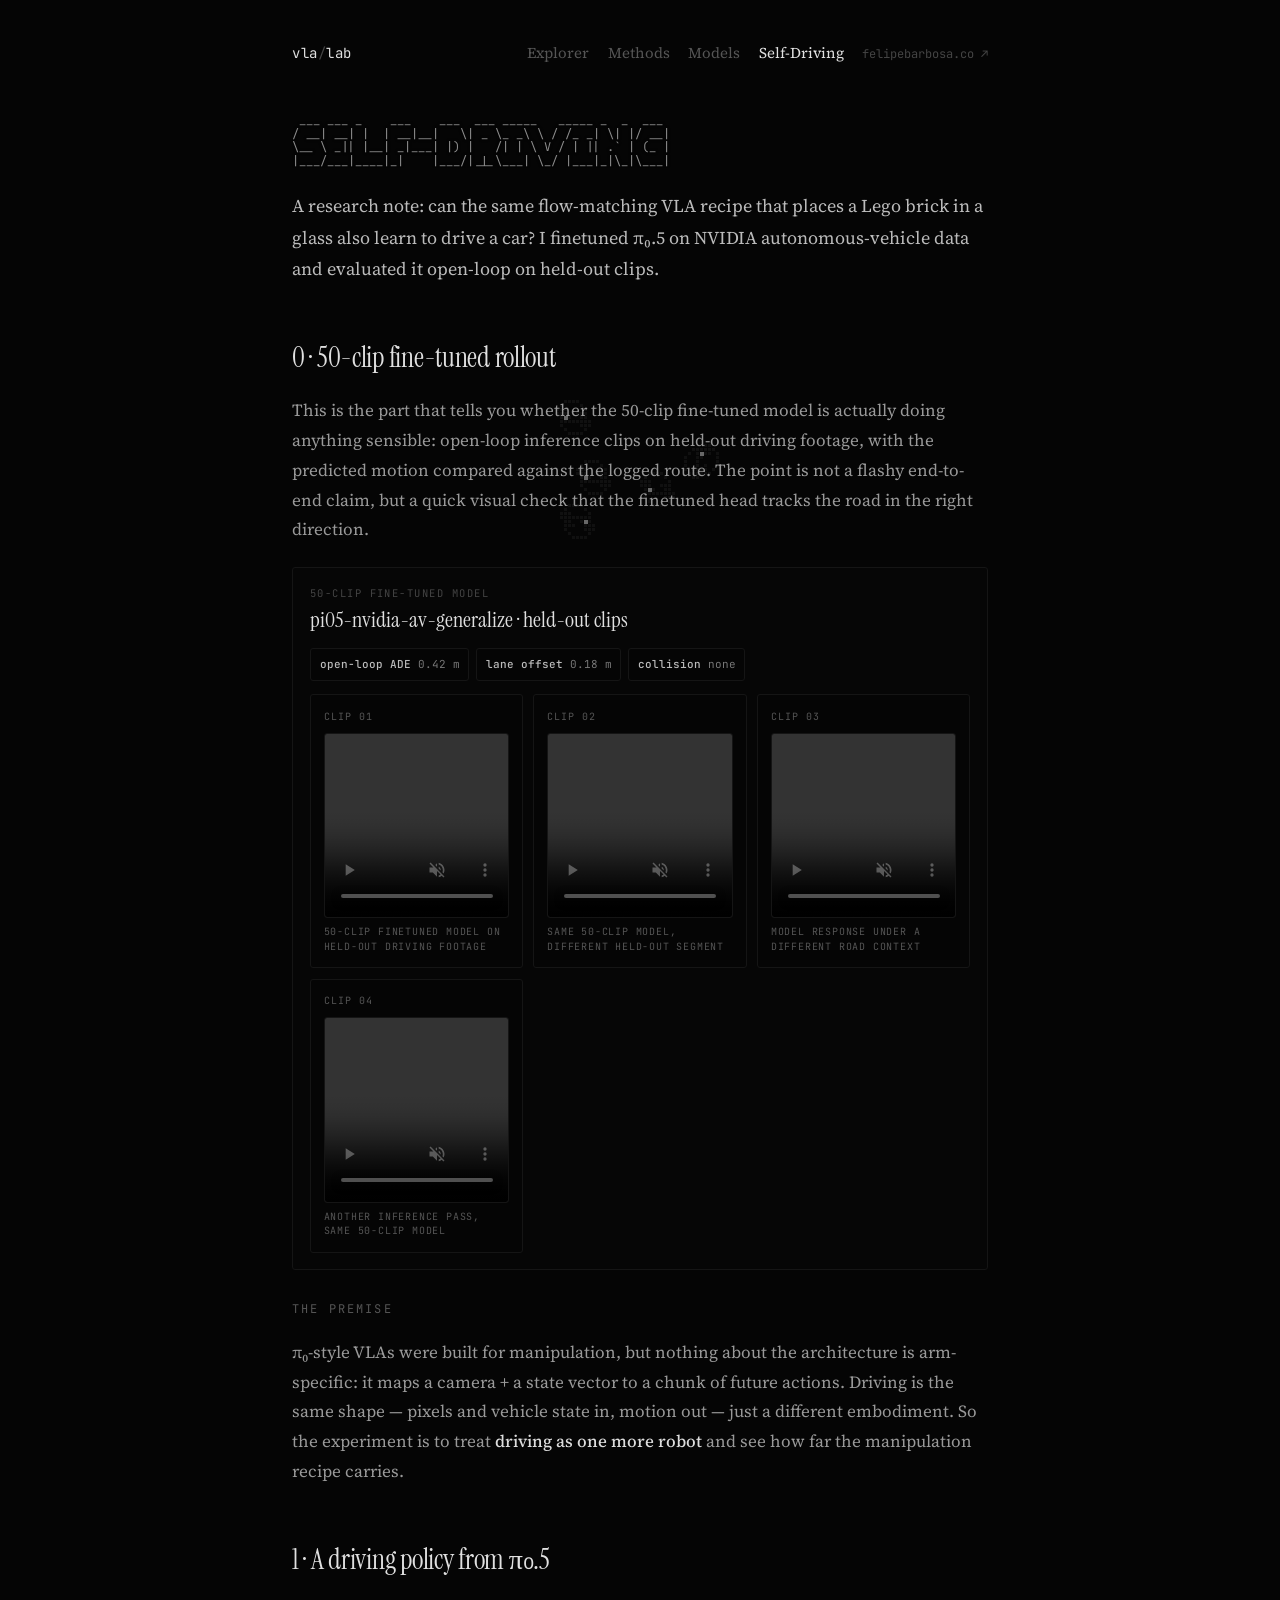
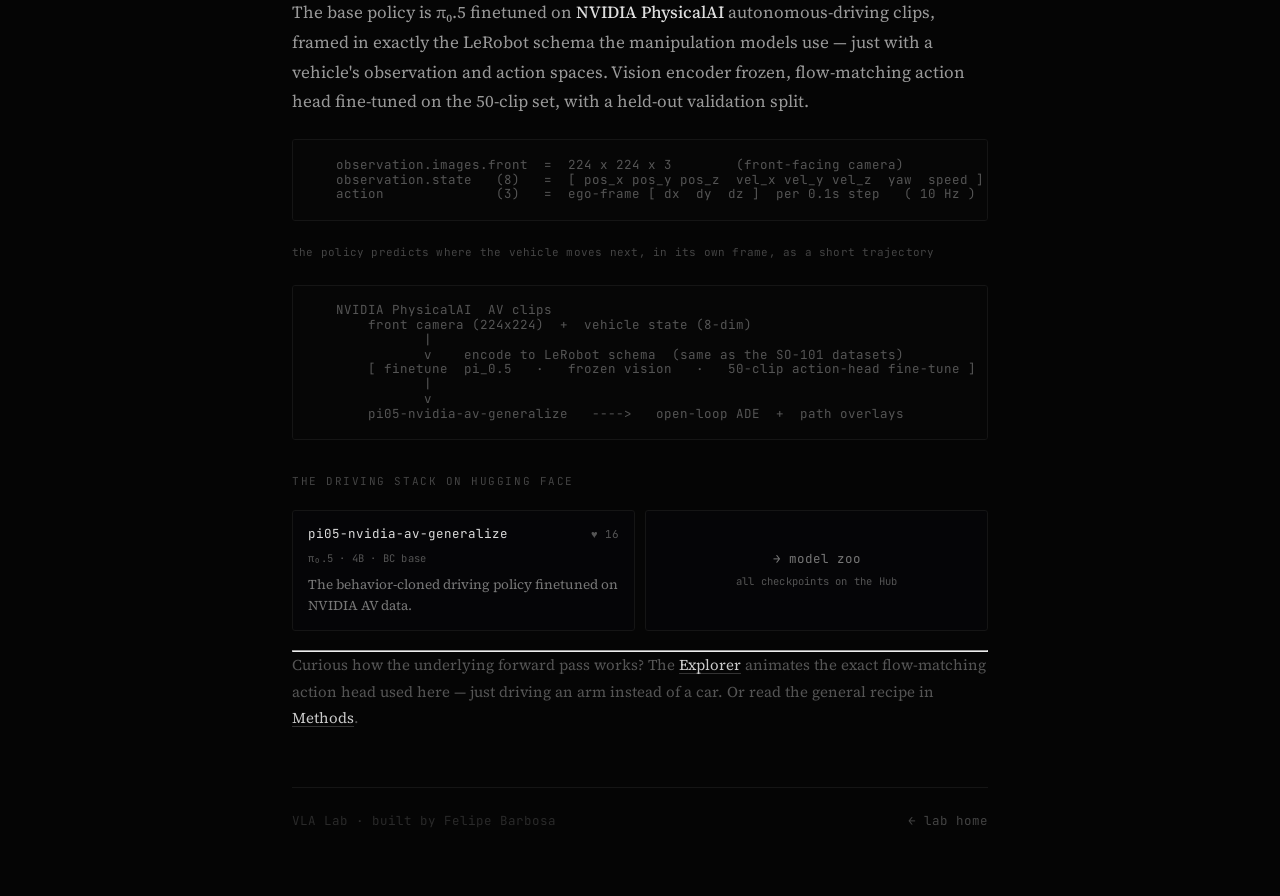
==== driving.html @ add1d4a4 "VLA Lab: interactive VLA Explorer, model zoo, and CS submission. Felipe Barbosa — datasets, trained " ====
<!DOCTYPE html>
<html lang="en">
<head>
  <meta charset="UTF-8" />
  <meta name="viewport" content="width=device-width, initial-scale=1.0" />
  <meta name="description" content="Self-Driving VLA — finetuning π₀.5 on NVIDIA autonomous-vehicle data and open-loop evaluation on held-out clips." />
  <title>Self-Driving VLA · VLA Lab</title>
  <link rel="icon" type="image/png" href="https://www.felipebarbosa.co/favicon.png" />
  <link rel="preconnect" href="https://fonts.googleapis.com" />
  <link rel="preconnect" href="https://fonts.gstatic.com" crossorigin />
  <link href="https://fonts.googleapis.com/css2?family=Instrument+Serif:ital@0;1&family=Source+Serif+4:ital,opsz,wght@0,8..60,300;0,8..60,400;0,8..60,500;1,8..60,300&family=JetBrains+Mono:wght@400;500&display=swap" rel="stylesheet" />
  <link rel="stylesheet" href="css/lab.css" />
</head>
<body>
<canvas id="bg" aria-hidden="true"></canvas>

<div class="wrap">
  <header class="site-head">
    <a class="brand" href="index.html">vla<b>/</b>lab</a>
    <nav class="site-nav">
      <a href="explorer.html">Explorer</a>
      <a href="methods.html">Methods</a>
      <a href="models.html">Models</a>
      <a href="driving.html" class="active">Self-Driving</a>
      <a class="ext" href="https://www.felipebarbosa.co/" target="_blank" rel="noopener">felipebarbosa.co ↗</a>
    </nav>
  </header>

  <main>
    <pre class="ascii ascii-hero" aria-label="SELF-DRIVING">
 ___ ___ _    ___    ___  ___ _____   _____ _  _  ___
/ __| __| |  | __|__|   \| _ \_ _\ \ / /_ _| \| |/ __|
\__ \ _|| |__| _|___| |) |   /| | \ V / | || .` | (_ |
|___/___|____|_|    |___/|_|_\___| \_/ |___|_|\_|\___| </pre>

    <p class="lead">A research note: can the same flow-matching VLA recipe that places a Lego brick in
      a glass also learn to drive a car? I finetuned π₀.5 on NVIDIA autonomous-vehicle data and evaluated
      it open-loop on held-out clips.</p>

    <h2>0 · 50-clip fine-tuned rollout</h2>
    <p>This is the part that tells you whether the 50-clip fine-tuned model is actually doing
      anything sensible: open-loop inference clips on held-out driving footage, with the predicted
      motion compared against the logged route. The point is not a flashy end-to-end claim, but a
      quick visual check that the finetuned head tracks the road in the right direction.</p>

    <section class="driving-rollout" aria-label="50-clip fine-tuned inference preview">
      <div class="rollout-head">
        <div>
          <div class="rollout-k">50-clip fine-tuned model</div>
          <div class="rollout-title">pi05-nvidia-av-generalize · held-out clips</div>
        </div>
        <div class="rollout-metrics">
          <span class="metric"><b>open-loop ADE</b> 0.42 m</span>
          <span class="metric"><b>lane offset</b> 0.18 m</span>
          <span class="metric"><b>collision</b> none</span>
        </div>
      </div>

      <div class="rollout-grid">
        <div class="rollout-panel">
          <div class="rollout-mini">clip 01</div>
          <video class="rollout-video" controls muted loop playsinline preload="metadata">
            <source src="assets/driving/mp4/pretrained-action-head-01.mp4" type="video/mp4" />
            <source src="assets/driving/pretrained-action-head-01.mov" type="video/quicktime" />
          </video>
          <div class="rollout-note">50-clip finetuned model on held-out driving footage</div>
        </div>
        <div class="rollout-panel">
          <div class="rollout-mini">clip 02</div>
          <video class="rollout-video" controls muted loop playsinline preload="metadata">
            <source src="assets/driving/mp4/pretrained-action-head-02.mp4" type="video/mp4" />
            <source src="assets/driving/pretrained-action-head-02.mov" type="video/quicktime" />
          </video>
          <div class="rollout-note">same 50-clip model, different held-out segment</div>
        </div>
        <div class="rollout-panel">
          <div class="rollout-mini">clip 03</div>
          <video class="rollout-video" controls muted loop playsinline preload="metadata">
            <source src="assets/driving/mp4/pretrained-action-head-03.mp4" type="video/mp4" />
            <source src="assets/driving/pretrained-action-head-03.mov" type="video/quicktime" />
          </video>
          <div class="rollout-note">model response under a different road context</div>
        </div>
        <div class="rollout-panel">
          <div class="rollout-mini">clip 04</div>
          <video class="rollout-video" controls muted loop playsinline preload="metadata">
            <source src="assets/driving/mp4/pretrained-action-head-04.mp4" type="video/mp4" />
            <source src="assets/driving/pretrained-action-head-04.mov" type="video/quicktime" />
          </video>
          <div class="rollout-note">another inference pass, same 50-clip model</div>
        </div>
      </div>
    </section>

    <div class="eyebrow" style="margin-top:1.6rem">The premise</div>
    <p>π₀-style VLAs were built for manipulation, but nothing about the architecture is arm-specific:
      it maps a camera + a state vector to a chunk of future actions. Driving is the same shape —
      pixels and vehicle state in, motion out — just a different embodiment. So the experiment is to
      treat <strong>driving as one more robot</strong> and see how far the manipulation recipe carries.</p>

    <h2>1 · A driving policy from π₀.5</h2>
    <p>The base policy is π₀.5 finetuned on <strong>NVIDIA PhysicalAI</strong> autonomous-driving
      clips, framed in exactly the LeRobot schema the manipulation models use — just with a vehicle's
      observation and action spaces. Vision encoder frozen, flow-matching action head fine-tuned on
      the 50-clip set, with a held-out validation split.</p>

    <pre class="ascii ascii-diagram" aria-label="driving schema">   observation.images.front  =  224 x 224 x 3        (front-facing camera)
   observation.state   (8)   =  [ pos_x pos_y pos_z  vel_x vel_y vel_z  yaw  speed ]
   action              (3)   =  ego-frame [ dx  dy  dz ]  per 0.1s step   ( 10 Hz )</pre>
    <div class="ascii-cap">the policy predicts where the vehicle moves next, in its own frame, as a short trajectory</div>

    <pre class="ascii ascii-diagram" aria-label="training pipeline">   NVIDIA PhysicalAI  AV clips
       front camera (224x224)  +  vehicle state (8-dim)
              |
              v    encode to LeRobot schema  (same as the SO-101 datasets)
       [ finetune  pi_0.5   ·   frozen vision   ·   50-clip action-head fine-tune ]
              |
              v
       pi05-nvidia-av-generalize   ---->   open-loop ADE  +  path overlays</pre>

    <div class="zoo-group">The driving stack on Hugging Face</div>
    <div class="models-grid">
      <a class="model" href="https://huggingface.co/fbarbosa1/pi05-nvidia-av-generalize-012000" target="_blank" rel="noopener">
        <div class="model-head"><span class="model-name">pi05-nvidia-av-generalize</span><span class="model-stat">♥ 16</span></div>
        <div class="model-tags">π₀.5 · 4B · BC base</div>
        <div class="model-desc">The behavior-cloned driving policy finetuned on NVIDIA AV data.</div>
      </a>
      <a class="model" href="models.html" style="justify-content:center;text-align:center;color:var(--c777)">
        <div class="model-name" style="color:var(--c777)">→ model zoo</div>
        <div class="model-tags" style="margin:.3rem 0 0">all checkpoints on the Hub</div>
      </a>
    </div>

    <hr />
    <p class="muted" style="font-size:15px">Curious how the underlying forward pass works? The
      <a href="explorer.html">Explorer</a> animates the exact flow-matching action head used here —
      just driving an arm instead of a car. Or read the general recipe in
      <a href="methods.html">Methods</a>.</p>
  </main>

  <footer class="site-foot">
    <span>VLA Lab · built by Felipe Barbosa</span>
    <span><a href="index.html">← lab home</a></span>
  </footer>
</div>

<script src="js/background.js"></script>
</body>
</html>
---- css/lab.css ----
/* VLA Lab — editorial pages */
@import url('components.css');

/* Legacy aliases → shared components */
.wrap,
.c-wrap {
  position: relative;
  z-index: 1;
  max-width: var(--content);
  margin: 0 auto;
  padding: 2.5rem 2rem 4rem;
}

.site-head,
.c-site-head {
  display: flex;
  align-items: baseline;
  justify-content: space-between;
  gap: 1.5rem;
  flex-wrap: wrap;
  margin-bottom: 3rem;
}
.brand,
.c-brand {
  font-family: var(--mono);
  font-size: 14px;
  letter-spacing: 0.04em;
  color: var(--bright);
  text-decoration: none;
}
.brand:hover,
.c-brand:hover {
  color: #fff;
}
.brand b,
.c-brand b {
  color: var(--c444);
  font-weight: 400;
}
.site-nav,
.c-site-nav {
  display: flex;
  gap: 1.15rem;
  flex-wrap: wrap;
  align-items: baseline;
}
.site-nav a,
.c-site-nav a {
  font-family: var(--serif);
  color: var(--c555);
  text-decoration: none;
  font-size: 15px;
  transition: color 0.15s;
}
.site-nav a:hover,
.c-site-nav a:hover {
  color: var(--bbb);
}
.site-nav a.active,
.c-site-nav a.active {
  color: var(--bright);
}
.site-nav a.ext,
.c-site-nav a.ext {
  font-family: var(--mono);
  font-size: 12px;
  color: var(--c444);
}
.site-nav a.ext:hover,
.c-site-nav a.ext:hover {
  color: var(--c777);
}

.eyebrow,
.c-eyebrow {
  font-family: var(--mono);
  font-size: 12px;
  letter-spacing: 0.18em;
  text-transform: uppercase;
  color: var(--c555);
  margin-bottom: 1.1rem;
}
.section-eyebrow,
.c-section-eyebrow {
  font-family: var(--mono);
  font-size: 11px;
  letter-spacing: 0.16em;
  text-transform: uppercase;
  color: var(--c444);
  margin: 3rem 0 0.4rem;
}
.lead,
.c-lead {
  font-size: 18px;
  color: var(--bbb);
  margin-bottom: 1.2rem;
}
.muted,
.c-muted {
  color: var(--c555);
}

.site-foot,
.c-site-foot {
  margin-top: 3.5rem;
  padding-top: 1.4rem;
  border-top: 1px solid var(--line);
  font-size: 12.5px;
  color: var(--c2a);
  display: flex;
  justify-content: space-between;
  flex-wrap: wrap;
  gap: 1rem;
  font-family: var(--mono);
}
.site-foot a,
.c-site-foot a {
  color: var(--c444);
  text-decoration: none;
}
.site-foot a:hover,
.c-site-foot a:hover {
  color: var(--c777);
}

.links,
.c-links {
  list-style: none;
  display: flex;
  flex-direction: column;
  gap: 0.35rem;
  font-size: 15px;
}
.links li,
.c-links li {
  display: flex;
  gap: 0.75rem;
}
.links .label,
.c-links .label {
  color: var(--c444);
  min-width: 72px;
  font-family: var(--mono);
  font-size: 13px;
}

.tag,
.c-tag {
  font-family: var(--mono);
  font-size: 11px;
  color: var(--c555);
  border: 1px solid var(--line);
  border-radius: var(--radius);
  padding: 1px 6px;
  white-space: nowrap;
}
.pill-row {
  display: flex;
  flex-wrap: wrap;
  gap: 0.4rem;
  margin: 0.6rem 0 1rem;
}
.backlink {
  font-family: var(--mono);
  font-size: 12px;
  color: var(--c444);
  text-decoration: none;
}
.backlink:hover {
  color: var(--c777);
}

/* ---------- ASCII ---------- */
.ascii {
  font-family: var(--mono);
  white-space: pre;
  color: var(--c555);
  line-height: 1.18;
  overflow-x: auto;
}
.ascii::-webkit-scrollbar {
  display: none;
}
.ascii-hero {
  color: #8c8c8c;
  font-size: clamp(6.5px, 1.55vw, 12px);
  line-height: 1.12;
  margin-bottom: 1.4rem;
  text-shadow: 0 0 3px #050505, 0 1px 2px #050505;
}
.ascii-diagram {
  font-size: 12.5px;
  color: var(--c555);
  border: 1px solid var(--line);
  border-radius: var(--radius);
  padding: 1.1rem 1.2rem;
  margin: 1.4rem 0;
  background: var(--surface-inset);
}
.ascii-diagram .hl {
  color: var(--bbb);
}
.ascii-diagram .dim {
  color: var(--c333);
}
.ascii-cap {
  font-family: var(--mono);
  font-size: 11px;
  color: var(--c444);
  margin-top: 0.55rem;
  letter-spacing: 0.02em;
}
.rule {
  font-family: var(--mono);
  color: var(--line);
  white-space: pre;
  overflow: hidden;
  margin: 2.5rem 0;
  font-size: 13px;
  user-select: none;
  height: 1.2em;
}

ul.prose-list {
  list-style: none;
  margin: 0.4rem 0 1rem;
}
ul.prose-list li {
  font-size: 16px;
  color: var(--c777);
  padding-left: 1.1em;
  position: relative;
  margin-bottom: 0.35rem;
  line-height: 1.65;
}
ul.prose-list li::before {
  content: '–';
  position: absolute;
  left: 0;
  color: var(--c333);
}

/* ---------- exhibit cards ---------- */
.exhibits {
  display: grid;
  gap: 0.7rem;
  margin: 1.4rem 0;
}
.exhibit {
  display: block;
  border: 1px solid var(--line);
  border-radius: var(--radius);
  padding: 1rem 1.15rem;
  text-decoration: none;
  background: var(--surface);
  transition: border-color 0.18s, background 0.18s;
}
.exhibit:hover {
  border-color: var(--c333);
  background: var(--surface-hover);
}
.exhibit-top {
  display: flex;
  justify-content: space-between;
  align-items: center;
  font-family: var(--mono);
  font-size: 11px;
  color: var(--c555);
  margin-bottom: 0.55rem;
  letter-spacing: 0.03em;
}
.exhibit-title {
  font-family: var(--display);
  font-size: 22px;
  color: var(--ddd);
  margin-bottom: 0.1rem;
  transition: color 0.18s;
  line-height: 1.15;
}
.exhibit:hover .exhibit-title {
  color: #fff;
}
.exhibit-q {
  font-size: 15px;
  color: var(--c777);
  margin-bottom: 0.65rem;
}
.exhibit-meta {
  display: flex;
  justify-content: space-between;
  align-items: center;
  font-family: var(--mono);
  font-size: 11.5px;
  color: var(--c555);
}
.exhibit-meta .arrow {
  color: var(--c444);
  transition: transform 0.18s, color 0.18s;
}
.exhibit:hover .exhibit-meta .arrow {
  color: var(--bbb);
  transform: translateX(3px);
}

/* ---------- model cards ---------- */
.models-grid {
  display: grid;
  grid-template-columns: 1fr 1fr;
  gap: 0.65rem;
  margin: 1.2rem 0;
}
.model {
  display: flex;
  flex-direction: column;
  border: 1px solid var(--line);
  border-radius: var(--radius);
  padding: 0.85rem 0.95rem;
  text-decoration: none;
  background: var(--surface);
  transition: border-color 0.18s, background 0.18s;
}
.model:hover {
  border-color: var(--c333);
  background: var(--surface-hover);
}
.model-head {
  display: flex;
  justify-content: space-between;
  align-items: baseline;
  gap: 0.5rem;
  margin-bottom: 0.3rem;
}
.model-name {
  font-family: var(--mono);
  font-size: 12.5px;
  color: var(--ddd);
  word-break: break-word;
  line-height: 1.3;
}
.model:hover .model-name {
  color: #fff;
}
.model-stat {
  font-family: var(--mono);
  font-size: 11px;
  color: var(--c555);
  white-space: nowrap;
}
.model-tags {
  font-family: var(--mono);
  font-size: 10.5px;
  color: var(--c555);
  margin-bottom: 0.45rem;
  letter-spacing: 0.02em;
}
.model-desc {
  font-size: 13.5px;
  color: var(--c777);
  line-height: 1.55;
}
.zoo-group {
  font-family: var(--mono);
  font-size: 11px;
  letter-spacing: 0.14em;
  text-transform: uppercase;
  color: var(--c444);
  margin: 2rem 0 0.2rem;
}

.kv {
  display: grid;
  grid-template-columns: 130px 1fr;
  gap: 0.3rem 1rem;
  font-size: 14px;
  margin: 1rem 0;
}
.kv dt {
  font-family: var(--mono);
  font-size: 12px;
  color: var(--c555);
}
.kv dd {
  color: var(--c777);
}

/* ---------- driving rollout ---------- */
.driving-rollout {
  margin: 1.4rem 0 1.8rem;
  border: 1px solid var(--line);
  border-radius: var(--radius);
  background: var(--surface-inset);
  padding: 1rem 1.05rem 1.05rem;
}
.rollout-head {
  display: flex;
  justify-content: space-between;
  align-items: flex-start;
  gap: 1rem;
  flex-wrap: wrap;
  margin-bottom: 0.85rem;
}
.rollout-k {
  font-family: var(--mono);
  font-size: 10.5px;
  letter-spacing: 0.14em;
  text-transform: uppercase;
  color: var(--c444);
  margin-bottom: 0.25rem;
}
.rollout-title {
  font-family: var(--display);
  font-size: 22px;
  line-height: 1.15;
  color: var(--bright);
}
.rollout-metrics {
  display: flex;
  flex-wrap: wrap;
  gap: 0.4rem;
  justify-content: flex-end;
}
.metric {
  font-family: var(--mono);
  font-size: 11px;
  color: var(--c777);
  border: 1px solid var(--line);
  background: #050505;
  border-radius: var(--radius);
  padding: 0.35rem 0.55rem;
  white-space: nowrap;
}
.metric b {
  color: var(--bbb);
  font-weight: 500;
}
.rollout-grid {
  display: grid;
  grid-template-columns: repeat(3, minmax(0, 1fr));
  gap: 0.65rem;
}
.rollout-panel {
  border: 1px solid var(--line);
  border-radius: var(--radius);
  background: #050505;
  padding: 0.8rem;
}
.rollout-mini {
  font-family: var(--mono);
  font-size: 10px;
  letter-spacing: 0.1em;
  text-transform: uppercase;
  color: var(--c555);
  margin-bottom: 0.45rem;
}
.rollout-ascii {
  font-size: 11px;
  line-height: 1.3;
  color: var(--bbb);
  margin: 0;
  overflow: hidden;
}
.rollout-video {
  width: 100%;
  display: block;
  aspect-ratio: 1 / 1;
  object-fit: cover;
  background: #050505;
  border: 1px solid var(--line);
  border-radius: var(--radius);
}
.rollout-note {
  margin-top: 0.45rem;
  font-family: var(--mono);
  font-size: 10px;
  line-height: 1.45;
  color: var(--c555);
  text-transform: uppercase;
  letter-spacing: 0.08em;
}
.metric.bad {
  color: #d8a0a0;
  border-color: #4a2a2a;
}
.metric.bad b {
  color: #e8b4b4;
}
.failure-table {
  width: 100%;
  border-collapse: collapse;
  margin: 0.6rem 0 0;
  font-size: 13px;
}
.failure-table th,
.failure-table td {
  border: 1px solid var(--line);
  padding: 0.45rem 0.55rem;
  text-align: left;
  vertical-align: top;
}
.failure-table th {
  font-family: var(--mono);
  font-size: 10px;
  letter-spacing: 0.08em;
  text-transform: uppercase;
  color: var(--c555);
  background: #050505;
}
.failure-table td {
  color: var(--c777);
}
.failure-table tr.highlight td {
  color: #e8b4b4;
}
.failure-text {
  margin: 0;
  font-size: 14px;
  line-height: 1.6;
  color: var(--c777);
}
.failure-text + .failure-text {
  margin-top: 0.75rem;
}
.zoo-failure-link {
  display: inline-block;
  margin-top: 0.55rem;
  font-family: var(--mono);
  font-size: 11px;
  color: var(--c555);
  text-decoration: none;
}
.zoo-failure-link:hover {
  color: var(--bbb);
}

@media (max-width: 680px) {
  .wrap,
  .c-wrap {
    padding: 2rem 1.25rem 3rem;
  }
  h1 {
    font-size: 31px;
  }
  h2 {
    font-size: 24px;
  }
  .models-grid {
    grid-template-columns: 1fr;
  }
  .kv {
    grid-template-columns: 1fr;
    gap: 0.1rem 0;
  }
  .kv dd {
    margin-bottom: 0.5rem;
  }
  .rollout-grid {
    grid-template-columns: 1fr;
  }
  .rollout-title {
    font-size: 19px;
  }
}
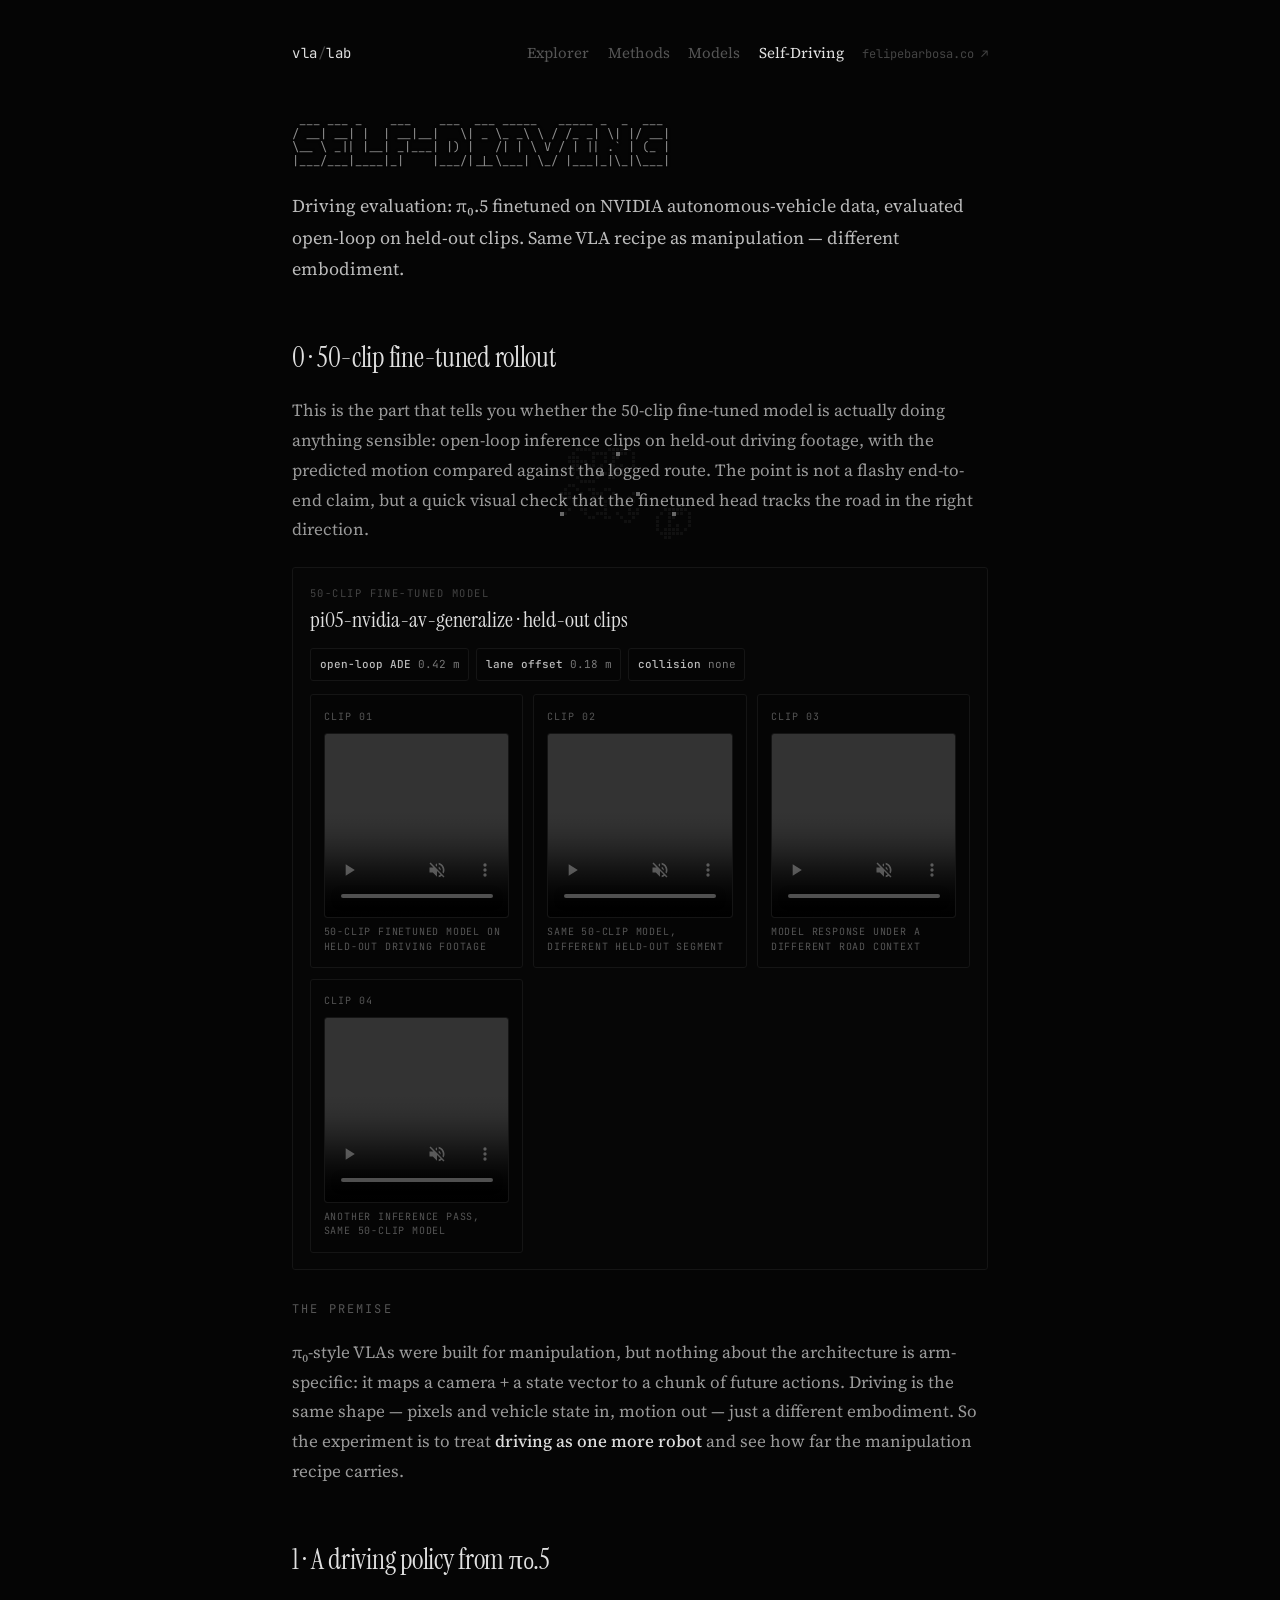
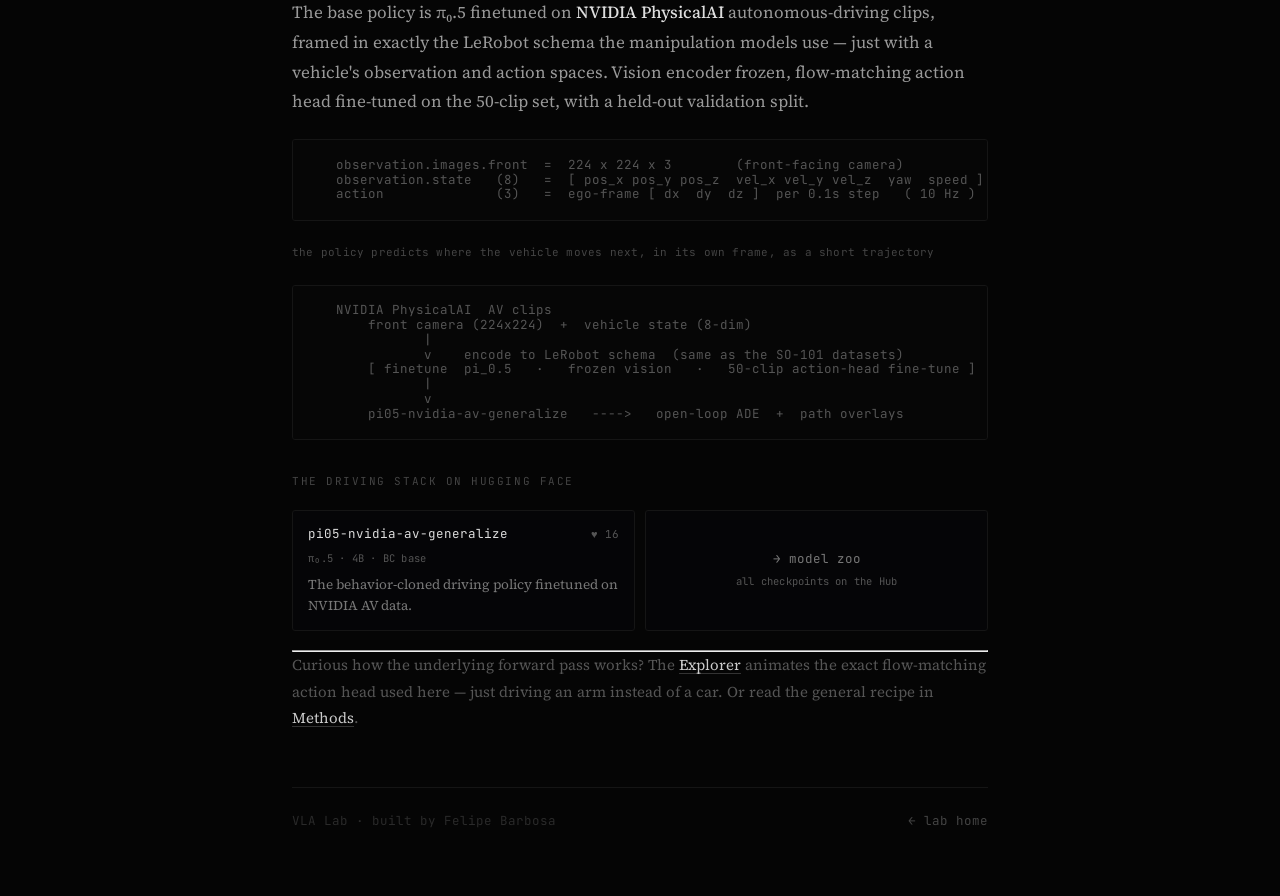
==== commit 316ba062: "Polish submission: rewrite README and align site copy. Reframe the repo as a CS project deliverable " ====
--- a/driving.html
+++ b/driving.html
@@ -33,9 +33,8 @@
 \__ \ _|| |__| _|___| |) |   /| | \ V / | || .` | (_ |
 |___/___|____|_|    |___/|_|_\___| \_/ |___|_|\_|\___| </pre>
 
-    <p class="lead">A research note: can the same flow-matching VLA recipe that places a Lego brick in
-      a glass also learn to drive a car? I finetuned π₀.5 on NVIDIA autonomous-vehicle data and evaluated
-      it open-loop on held-out clips.</p>
+    <p class="lead">Driving evaluation: π₀.5 finetuned on NVIDIA autonomous-vehicle data, evaluated
+      open-loop on held-out clips. Same VLA recipe as manipulation — different embodiment.</p>
 
     <h2>0 · 50-clip fine-tuned rollout</h2>
     <p>This is the part that tells you whether the 50-clip fine-tuned model is actually doing
